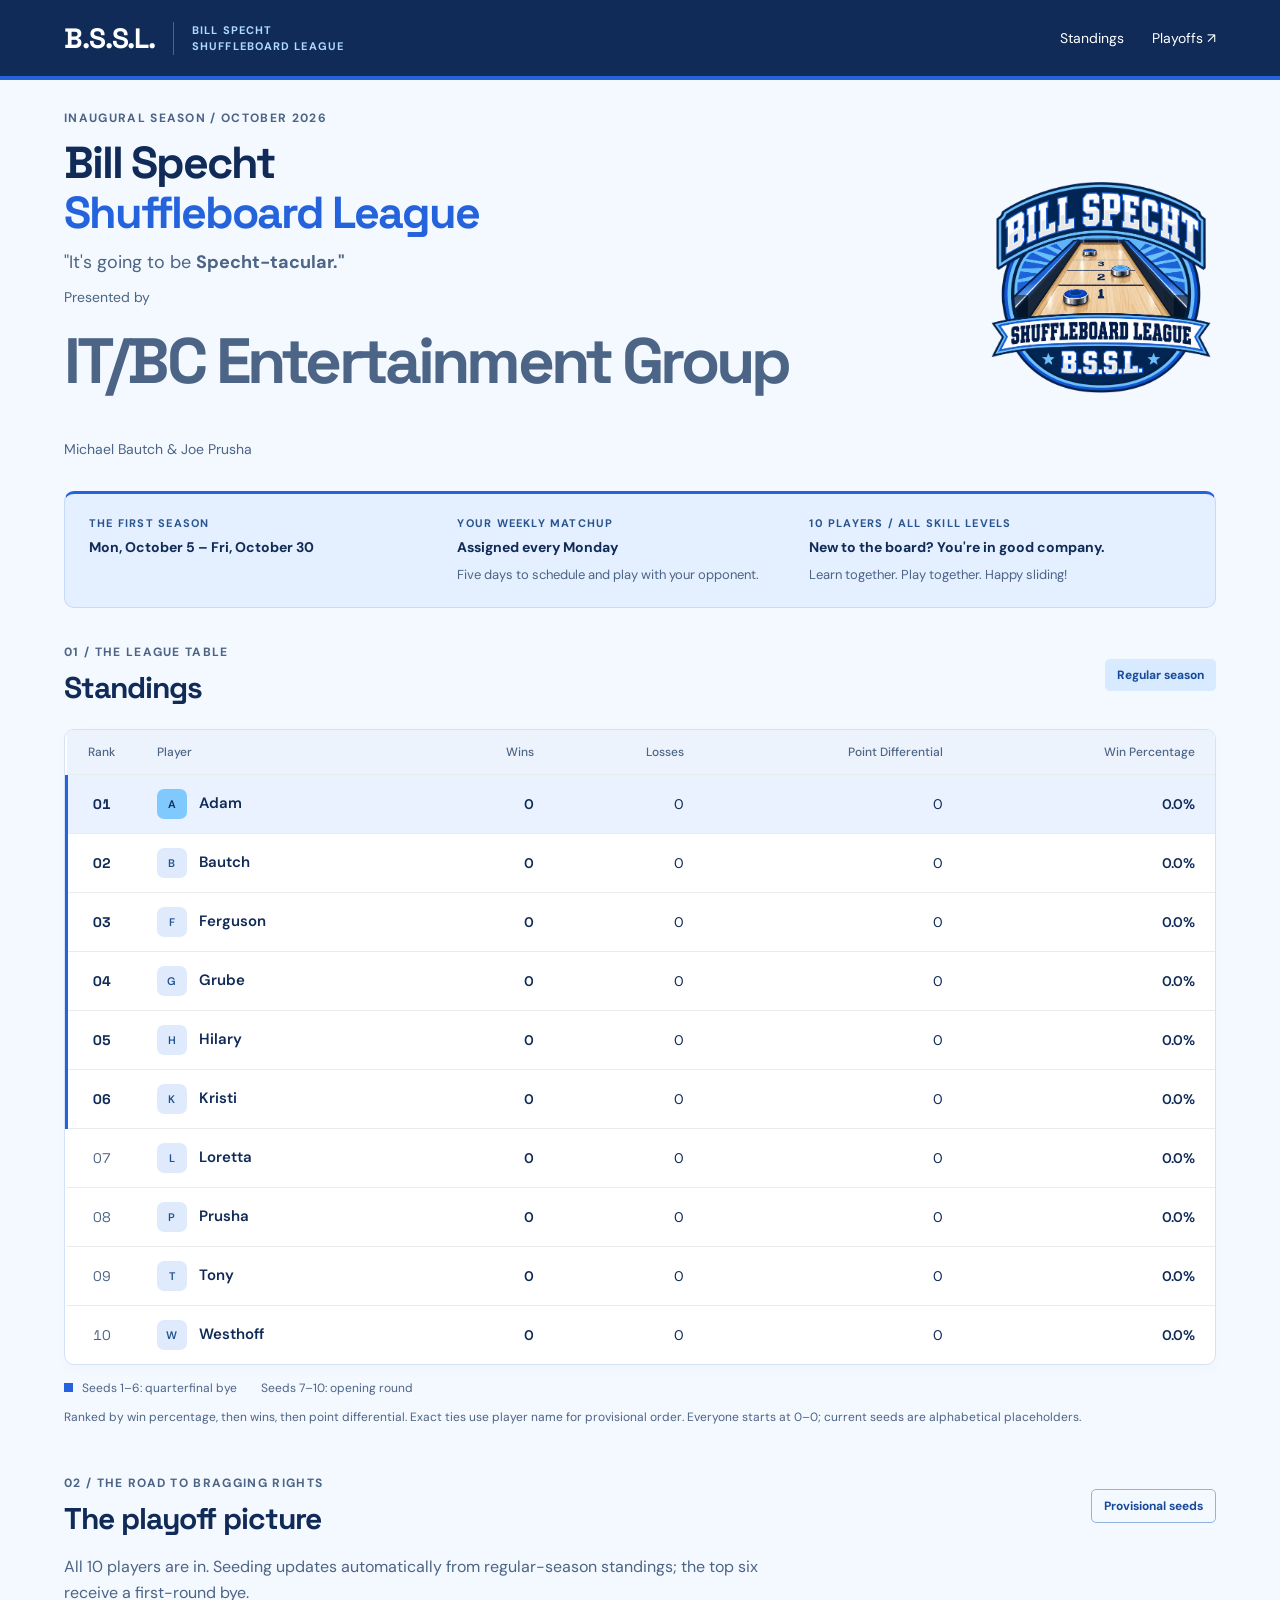
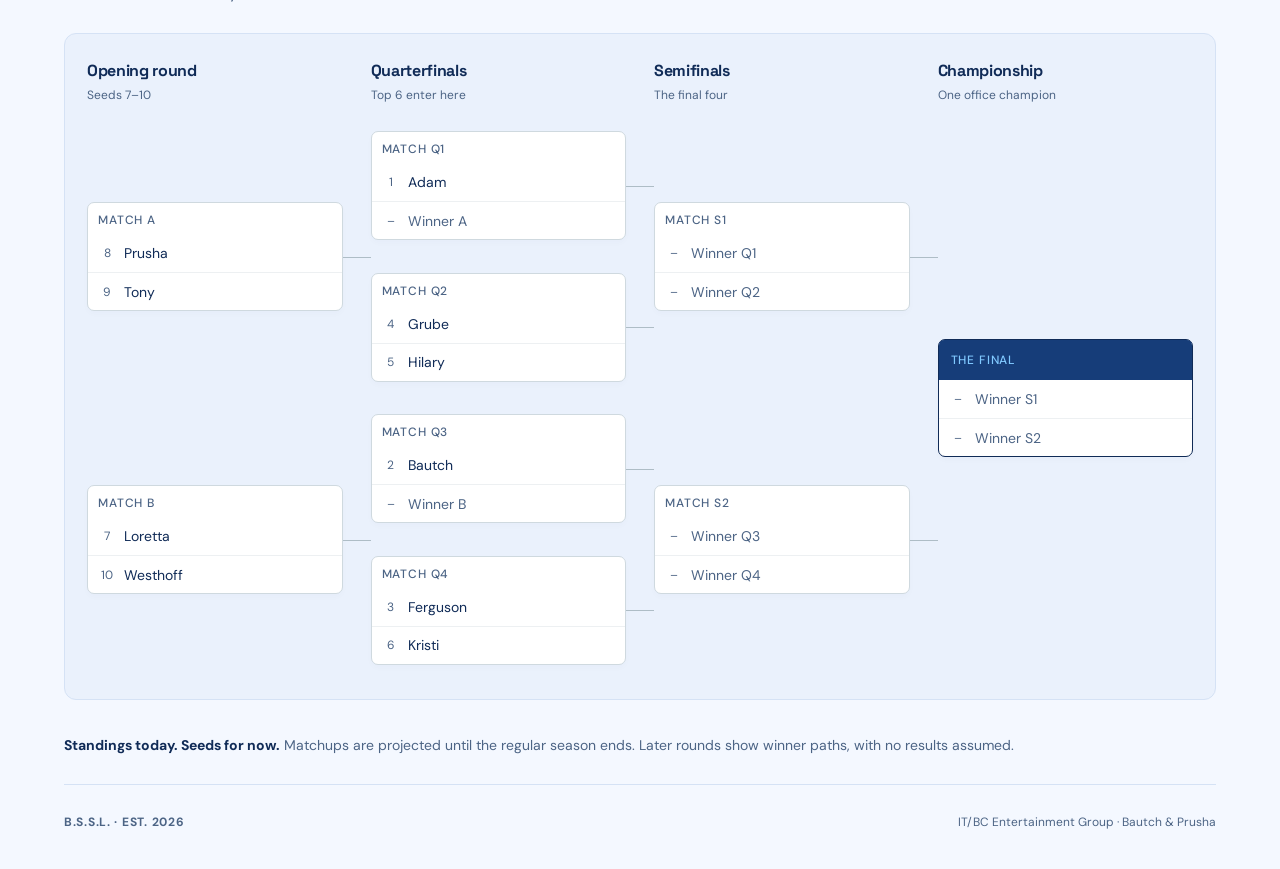
==== index.html @ 7c9b3753 "Add files via upload" ====
<!doctype html><html lang="en"><head><meta charset="utf-8"><meta name="viewport" content="width=device-width,initial-scale=1"><title>Bill Specht Shuffleboard League | B.S.S.L.</title><meta name="description" content="The inaugural Bill Specht Shuffleboard League, October 5–30, 2026. Presented by Bautch &amp; Prusha of IT/BC Entertainment Group. Standings and playoffs."><link rel="icon" href="data:image/svg+xml,%3Csvg xmlns='http://www.w3.org/2000/svg' viewBox='0 0 32 32'%3E%3Crect width='32' height='32' rx='8' fill='%23102b57'/%3E%3Ccircle cx='16' cy='16' r='10' fill='%2380c9ff'/%3E%3Ccircle cx='16' cy='16' r='6' fill='none' stroke='%23102b57' stroke-width='2'/%3E%3C/svg%3E"><link rel="stylesheet" href="style.css"><script src="teams.js" defer></script><script src="app.js" defer></script></head><body>
<header><a class="brand" href="#"><span class="brand-initials">B.S.S.L.</span><span class="brand-detail">BILL SPECHT<br>SHUFFLEBOARD LEAGUE</span></a><nav aria-label="Main navigation"><a href="#standings">Standings</a><a href="#playoffs">Playoffs ↗</a></nav></header><main><section class="intro"><div class="intro-copy"><p class="eyebrow">INAUGURAL SEASON / OCTOBER 2026</p><h1>Bill Specht<br><span>Shuffleboard League</span></h1><p class="tagline">"It's going to be <em>Specht-tacular."</em></p><p class="presented">Presented by <strong>IT/BC Entertainment Group</strong><br>Michael Bautch &amp; Joe Prusha</p></div><img class="league-logo" src="assets/bssl-logo.png" alt="Bill Specht Shuffleboard League badge featuring a shuffleboard table and blue pucks" width="1280" height="1280"></section>
<div class="season-strip" aria-label="Season details"><div><span class="eyebrow">THE FIRST SEASON</span><strong><time datetime="2026-10-05">Mon, October 5</time> – <time datetime="2026-10-30">Fri, October 30</time></strong></div><div><span class="eyebrow">YOUR WEEKLY MATCHUP</span><strong>Assigned every Monday</strong><span>Five days to schedule and play with your opponent.</span></div><div><span class="eyebrow">10 PLAYERS / ALL SKILL LEVELS</span><strong>New to the board? You're in good company.</strong><span>Learn together. Play together. Happy sliding!</span></div></div>
<section id="standings"><div class="heading"><div><p class="eyebrow">01 / THE LEAGUE TABLE</p><h2>Standings</h2></div><span class="badge">Regular season</span></div><div class="table-wrap" tabindex="0" role="region" aria-label="Standings; scroll horizontally on small screens"><table><caption class="sr-only">Standings for ten individual players</caption><thead><tr><th scope="col">Rank</th><th scope="col">Player</th><th scope="col">Wins</th><th scope="col">Losses</th><th scope="col">Point Differential</th><th scope="col">Win Percentage</th></tr></thead><tbody id="rows"></tbody></table></div><div class="legend"><span><i></i> Seeds 1–6: quarterfinal bye</span><span>Seeds 7–10: opening round</span></div><p class="fine">Ranked by win percentage, then wins, then point differential. Exact ties use player name for provisional order. Everyone starts at 0–0; current seeds are alphabetical placeholders.</p></section>
<section id="playoffs"><div class="heading"><div><p class="eyebrow">02 / THE ROAD TO BRAGGING RIGHTS</p><h2>The playoff picture</h2></div><span class="badge outline">Provisional seeds</span></div><p class="description">All 10 players are in. Seeding updates automatically from regular-season standings; the top six receive a first-round bye.</p><div class="bracket" id="bracket"></div><p class="note"><strong>Standings today. Seeds for now.</strong> Matchups are projected until the regular season ends. Later rounds show winner paths, with no results assumed.</p></section></main><footer><span>B.S.S.L. · EST. 2026</span><span>IT/BC Entertainment Group · Bautch &amp; Prusha</span></footer><noscript>Please enable JavaScript to view the standings and bracket.</noscript></body></html>
---- style.css ----
@import url('https://fonts.googleapis.com/css2?family=DM+Sans:wght@400;500;600;700&family=Space+Grotesk:wght@400;500;600;700&display=swap');
:root{--ink:#102b57;--muted:#4c6485;--line:#d5e2f5;--lime:#80c9ff}*{box-sizing:border-box}html{scroll-behavior:smooth;scroll-padding-top:24px}body{margin:0;background:#f4f8ff;color:var(--ink);font:16px 'DM Sans',sans-serif}header{background:var(--ink);color:white;display:flex;justify-content:space-between;align-items:center;gap:24px;padding:20px 5vw}.brand{display:flex;align-items:center;gap:10px;color:white;text-decoration:none;font-size:14px;letter-spacing:.06em;font-weight:700}.brand b{font-size:32px;color:var(--lime);line-height:1}.brand span{color:var(--lime)}nav{display:flex;gap:28px}nav a{color:white;font-size:14px;text-decoration:none}nav a:hover{color:var(--lime)}a:focus-visible,[tabindex]:focus-visible{outline:3px solid #2463dc;outline-offset:4px}main{max-width:1320px;margin:auto;padding:0 5vw}.intro{display:flex;justify-content:space-between;gap:30px;align-items:center;padding:45px 0;border-bottom:1px solid var(--line)}.eyebrow{font-size:12px;letter-spacing:.11em;font-weight:700;color:var(--muted);margin:0 0 12px}h1,h2,h3{font-family:'Space Grotesk',sans-serif}h1{font-size:clamp(38px,4.8vw,64px);letter-spacing:-.055em;line-height:1.04;margin:0}.intro p:not(.eyebrow){color:var(--muted);margin-bottom:0}.intro aside{min-width:230px;border-left:1px solid var(--line);padding-left:38px}.intro strong{display:flex;gap:16px;align-items:center;font-size:64px;font-family:'Space Grotesk',sans-serif;letter-spacing:-.06em}.intro small{font:500 14px/1.5 'DM Sans',sans-serif;letter-spacing:0}.intro aside p{font-size:14px;margin:0}section[id]{padding-top:36px}.heading{display:flex;justify-content:space-between;gap:20px;align-items:center;margin-bottom:22px}.heading .eyebrow{margin-bottom:8px}h2{font-size:30px;letter-spacing:-.035em;margin:0}.badge{padding:8px 12px;font-size:12px;font-weight:700;background:var(--lime);border-radius:5px;white-space:nowrap}.outline{background:none;border:1px solid #bdc8ce}.table-wrap{overflow:auto;background:white;border:1px solid var(--line);border-radius:10px}table{border-collapse:collapse;width:100%;text-align:right;white-space:nowrap}th,td{padding:14px 20px;border-bottom:1px solid #e8ecee;font-size:14px}thead th{font-size:12px;font-weight:500;color:var(--muted);background:#edf3fd}th:first-child,td:first-child{text-align:center;width:70px}th:nth-child(2){text-align:left}tbody tr:last-child>*{border-bottom:0}.team{font-size:15px;font-weight:600}.avatar{display:inline-flex;align-items:center;justify-content:center;width:30px;height:30px;margin-right:12px;border-radius:7px;background:#dfebfc;color:#225291;font-size:11px}.rank{font-family:'Space Grotesk',sans-serif;color:var(--muted)}.bye td:first-child{border-left:3px solid #2463dc}.bye .rank{font-weight:700;color:var(--ink)}tbody tr:first-child{background:#eaf2ff}tbody tr:first-child .avatar{background:var(--lime);color:var(--ink)}tbody tr:hover{background:#edf5ff}td{font-variant-numeric:tabular-nums}.wins,.pct{font-weight:600}.positive{color:#235ec0}.legend{display:flex;gap:24px;margin-top:15px;font-size:12px;color:var(--muted)}.legend i{display:inline-block;background:#2463dc;width:9px;height:9px;margin-right:6px}.fine{font-size:12px;color:var(--muted);line-height:1.6}.description{max-width:720px;color:var(--muted);line-height:1.6;margin:-6px 0 28px}.bracket{display:grid;grid-template-columns:repeat(4,minmax(0,1fr));gap:28px;border:1px solid var(--line);border-radius:12px;background:#eaf1fc;padding:26px 22px}.round h3{font-size:16px;margin:0 0 6px;letter-spacing:-.02em}.round-note{font-size:12px;color:var(--muted);margin:0 0 20px}.matches{height:550px;display:flex;flex-direction:column;justify-content:space-around;gap:16px}.match{position:relative;background:white;border:1px solid #cfd9df;border-radius:7px;box-shadow:0 3px 6px #102b5705}.match:after{content:'';position:absolute;top:50%;right:-29px;width:28px;border-top:1px solid #aebdc6}.round-3 .match:after{display:none}.match-label{font-size:12px;letter-spacing:.07em;color:var(--muted);font-weight:500;margin:0;padding:9px 10px 6px}.entrant{display:flex;align-items:center;gap:8px;padding:9px 10px;font-size:14px;min-height:38px}.entrant:last-child{border-top:1px solid #edf0f2}.seed{min-width:18px;text-align:center;font-size:12px;color:var(--muted)}.name{overflow-wrap:anywhere}.pending{color:var(--muted)}.round-3 .match{border-color:var(--ink)}.round-3 .match-label{background:var(--ink);color:var(--lime);border-radius:5px 5px 0 0;padding:12px}.note{border-bottom:1px solid var(--line);padding:20px 0 28px;font-size:14px;color:var(--muted);line-height:1.6}.note strong{color:var(--ink)}footer{max-width:1320px;margin:auto;padding:14px 5vw 36px;display:flex;justify-content:space-between;gap:15px;color:var(--muted);font-size:12px}footer span:first-child{letter-spacing:.06em;font-weight:700}.sr-only{position:absolute;width:1px;height:1px;overflow:hidden;clip:rect(0,0,0,0)}@media(max-width:1000px){.bracket{gap:18px;padding:20px 14px}.match:after{right:-19px;width:18px}.entrant{padding:8px 6px;gap:3px}th,td{padding:14px}.intro aside{min-width:200px;padding-left:25px}}@media(max-width:760px){header{flex-wrap:wrap;gap:16px}.brand{font-size:12px}.brand span{display:none}nav{gap:20px}.intro{padding:32px 0}.intro aside{display:none}h1{font-size:42px}h2{font-size:26px}table{min-width:670px}.bracket{grid-template-columns:repeat(2,minmax(0,1fr));gap:28px 18px}.matches{height:auto;justify-content:flex-start}.match:after{display:none}.entrant{font-size:14px;padding:10px;gap:6px}.legend{flex-wrap:wrap;gap:8px 18px}.heading{align-items:flex-end}footer{flex-wrap:wrap}}@media(max-width:440px){.bracket{grid-template-columns:1fr;padding:20px}.round{border-bottom:1px solid #ced9df;padding-bottom:22px}.round:last-child{border:0;padding-bottom:0}.entrant{font-size:15px}.heading{flex-wrap:wrap;gap:12px}h1{font-size:38px}nav{width:100%;justify-content:flex-end}}@media(prefers-reduced-motion:reduce){html{scroll-behavior:auto}}

/* B.S.S.L. league identity */
header{background:#102b57;border-bottom:4px solid #2463dc}.brand{gap:18px}.brand .brand-initials{font-family:'Space Grotesk',sans-serif;font-size:28px;color:white;letter-spacing:-.04em}.brand .brand-detail{display:block;color:#afd9ff;font-size:11px;line-height:1.5;letter-spacing:.1em;border-left:1px solid #4a658c;padding-left:18px}.intro{padding:30px 0;gap:28px;border-bottom:0}.intro-copy{min-width:0}.intro h1{font-size:clamp(32px,3.5vw,48px);line-height:1.12;letter-spacing:-.045em}.intro h1 span{color:#2463dc}.intro .tagline{font-size:18px;color:#284f87;margin:12px 0}.tagline em{font-style:normal;font-weight:700}.intro .presented{font-size:14px;line-height:1.65;color:#4c6485;margin:12px 0 0}.presented strong{font-weight:700}.league-logo{width:230px;height:230px;object-fit:contain;flex-shrink:0}.season-strip{display:grid;grid-template-columns:1.05fr 1fr 1.15fr;gap:20px;padding:22px 24px;background:#e4efff;border:1px solid #c7daf7;border-radius:10px;border-top:3px solid #2463dc}.season-strip>div{display:flex;flex-direction:column;gap:7px}.season-strip .eyebrow{margin:0;color:#28558e;font-size:11px}.season-strip strong{font-size:14px;line-height:1.5}.season-strip span:not(.eyebrow){font-size:13px;line-height:1.5;color:#4c6485}.badge{background:#d7eaff;color:#174a99}.badge.outline{background:transparent;border-color:#91b3e2}.round-3 .match-label{background:#163d79}.table-wrap{box-shadow:0 4px 16px #16428205}footer{line-height:1.6}
@media(max-width:760px){.league-logo{width:160px;height:160px}.intro{gap:16px}.intro h1{font-size:34px}.season-strip{grid-template-columns:1fr;gap:17px}.season-strip>div+div{border-top:1px solid #c7daf7;padding-top:15px}.brand .brand-initials{font-size:25px}.brand .brand-detail{font-size:10px}}
@media(max-width:480px){.intro{flex-direction:column-reverse;align-items:flex-start;gap:16px}.league-logo{width:145px;height:145px;align-self:center}.intro h1{font-size:34px}.intro .eyebrow{font-size:11px}.brand{gap:12px}.brand .brand-detail{padding-left:12px}header nav{justify-content:flex-start}.season-strip{padding:18px}}
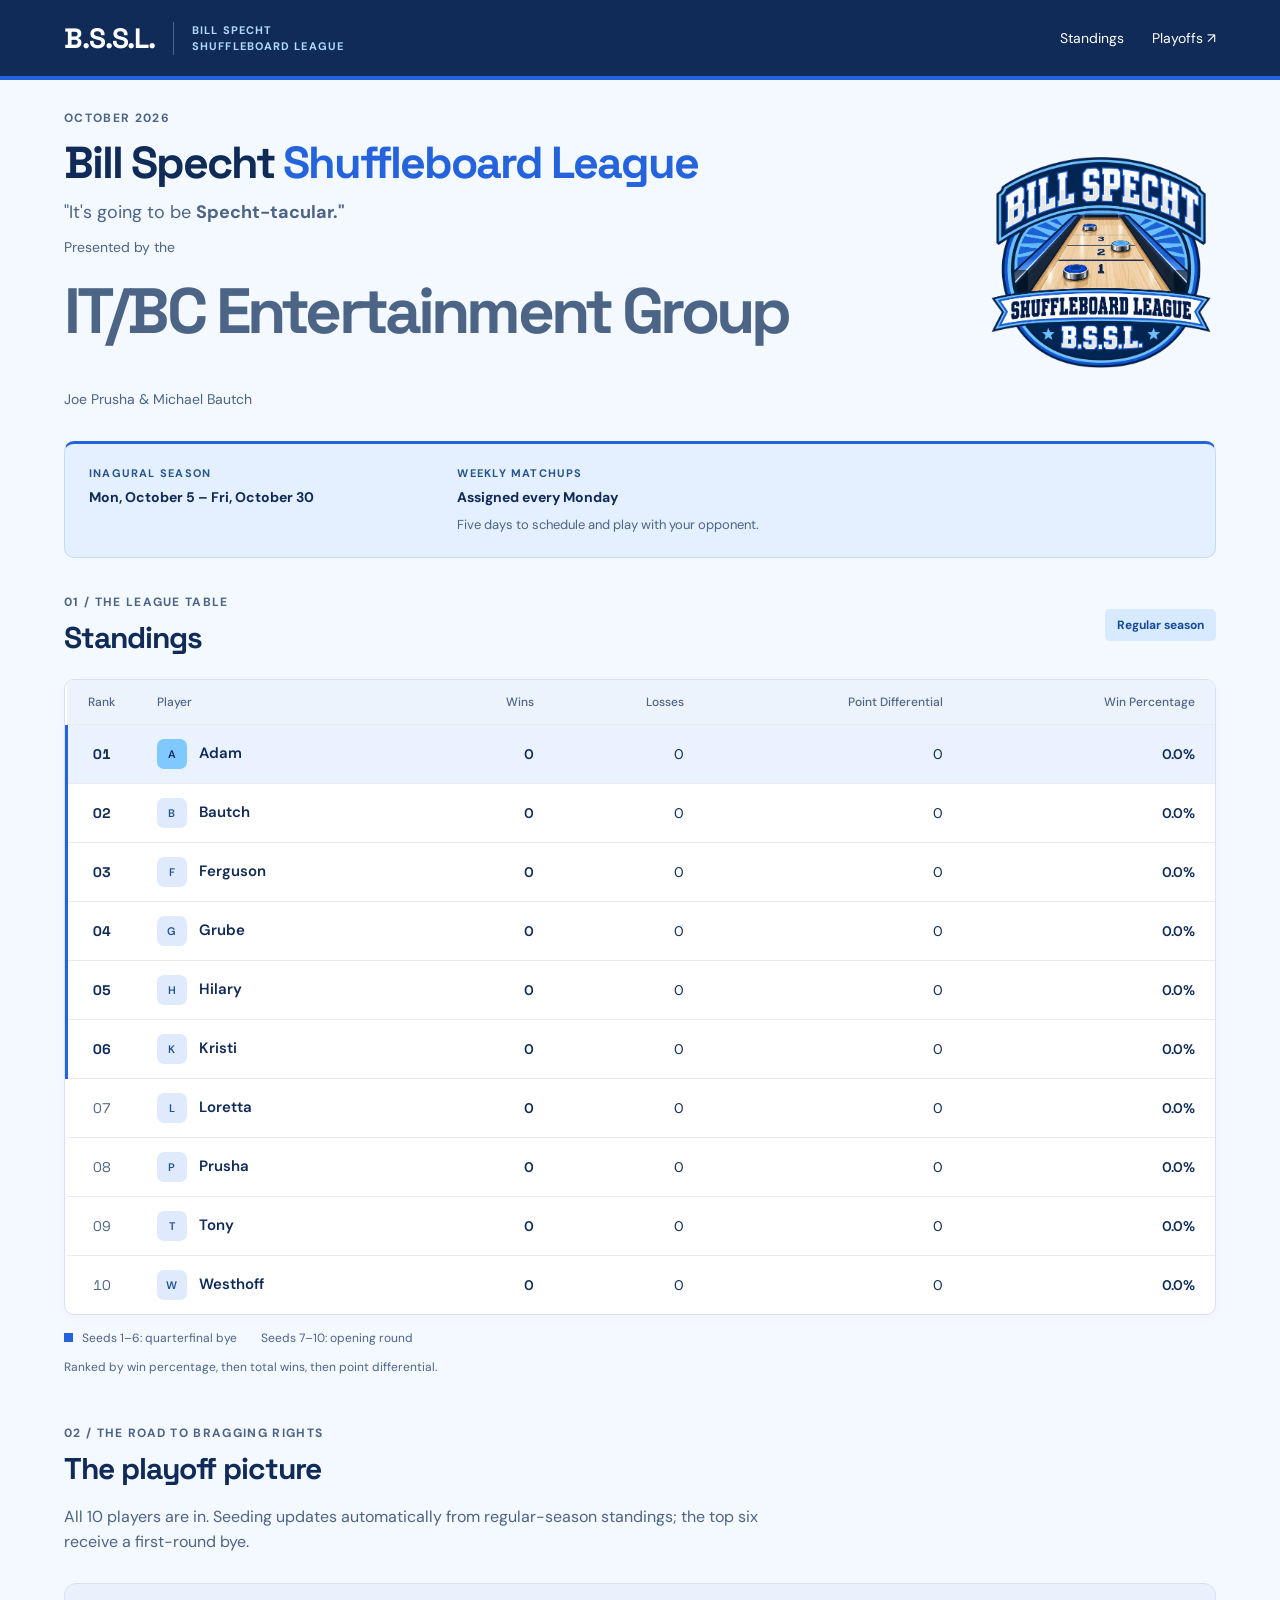
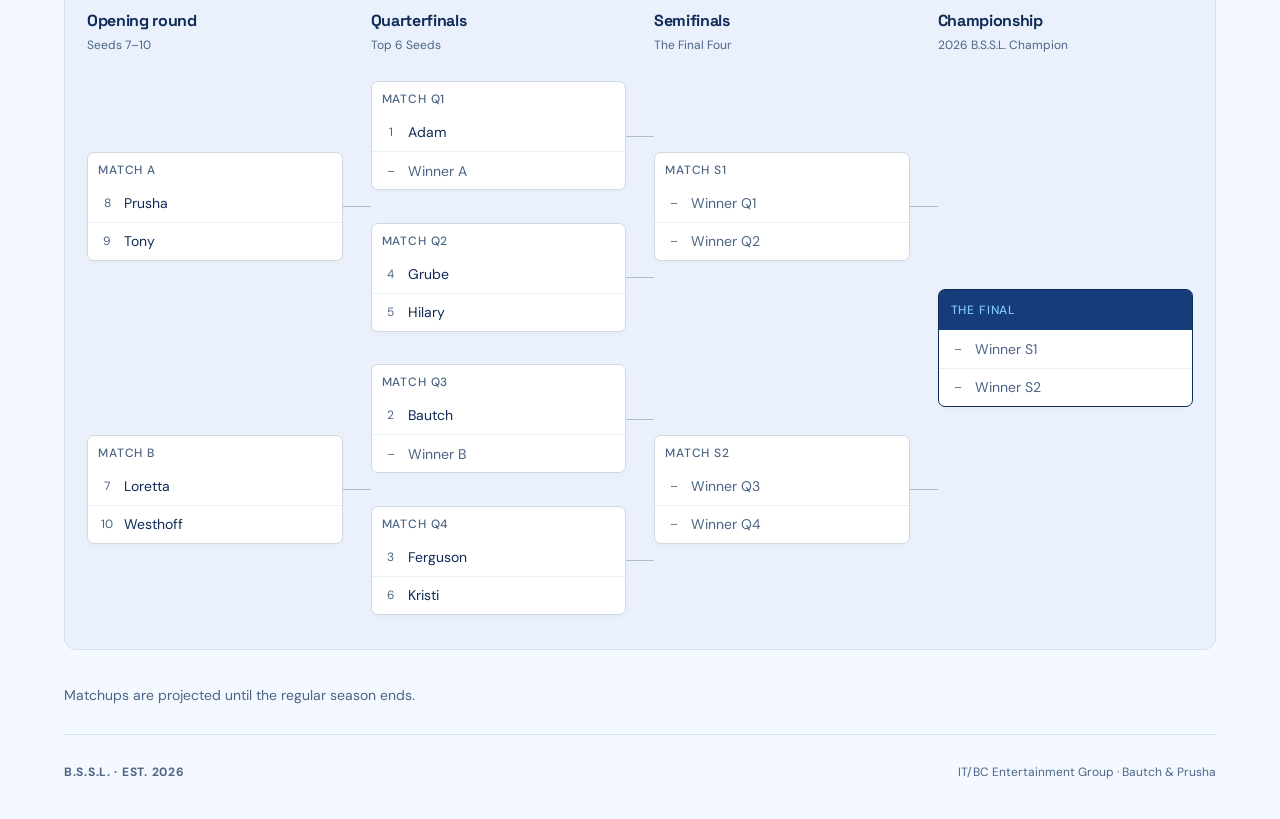
==== commit 8a895b68: "Add files via upload" ====
--- a/index.html
+++ b/index.html
@@ -1,5 +1,136 @@
-<!doctype html><html lang="en"><head><meta charset="utf-8"><meta name="viewport" content="width=device-width,initial-scale=1"><title>Bill Specht Shuffleboard League | B.S.S.L.</title><meta name="description" content="The inaugural Bill Specht Shuffleboard League, October 5–30, 2026. Presented by Bautch &amp; Prusha of IT/BC Entertainment Group. Standings and playoffs."><link rel="icon" href="data:image/svg+xml,%3Csvg xmlns='http://www.w3.org/2000/svg' viewBox='0 0 32 32'%3E%3Crect width='32' height='32' rx='8' fill='%23102b57'/%3E%3Ccircle cx='16' cy='16' r='10' fill='%2380c9ff'/%3E%3Ccircle cx='16' cy='16' r='6' fill='none' stroke='%23102b57' stroke-width='2'/%3E%3C/svg%3E"><link rel="stylesheet" href="style.css"><script src="teams.js" defer></script><script src="app.js" defer></script></head><body>
-<header><a class="brand" href="#"><span class="brand-initials">B.S.S.L.</span><span class="brand-detail">BILL SPECHT<br>SHUFFLEBOARD LEAGUE</span></a><nav aria-label="Main navigation"><a href="#standings">Standings</a><a href="#playoffs">Playoffs ↗</a></nav></header><main><section class="intro"><div class="intro-copy"><p class="eyebrow">INAUGURAL SEASON / OCTOBER 2026</p><h1>Bill Specht<br><span>Shuffleboard League</span></h1><p class="tagline">"It's going to be <em>Specht-tacular."</em></p><p class="presented">Presented by <strong>IT/BC Entertainment Group</strong><br>Michael Bautch &amp; Joe Prusha</p></div><img class="league-logo" src="assets/bssl-logo.png" alt="Bill Specht Shuffleboard League badge featuring a shuffleboard table and blue pucks" width="1280" height="1280"></section>
-<div class="season-strip" aria-label="Season details"><div><span class="eyebrow">THE FIRST SEASON</span><strong><time datetime="2026-10-05">Mon, October 5</time> – <time datetime="2026-10-30">Fri, October 30</time></strong></div><div><span class="eyebrow">YOUR WEEKLY MATCHUP</span><strong>Assigned every Monday</strong><span>Five days to schedule and play with your opponent.</span></div><div><span class="eyebrow">10 PLAYERS / ALL SKILL LEVELS</span><strong>New to the board? You're in good company.</strong><span>Learn together. Play together. Happy sliding!</span></div></div>
-<section id="standings"><div class="heading"><div><p class="eyebrow">01 / THE LEAGUE TABLE</p><h2>Standings</h2></div><span class="badge">Regular season</span></div><div class="table-wrap" tabindex="0" role="region" aria-label="Standings; scroll horizontally on small screens"><table><caption class="sr-only">Standings for ten individual players</caption><thead><tr><th scope="col">Rank</th><th scope="col">Player</th><th scope="col">Wins</th><th scope="col">Losses</th><th scope="col">Point Differential</th><th scope="col">Win Percentage</th></tr></thead><tbody id="rows"></tbody></table></div><div class="legend"><span><i></i> Seeds 1–6: quarterfinal bye</span><span>Seeds 7–10: opening round</span></div><p class="fine">Ranked by win percentage, then wins, then point differential. Exact ties use player name for provisional order. Everyone starts at 0–0; current seeds are alphabetical placeholders.</p></section>
-<section id="playoffs"><div class="heading"><div><p class="eyebrow">02 / THE ROAD TO BRAGGING RIGHTS</p><h2>The playoff picture</h2></div><span class="badge outline">Provisional seeds</span></div><p class="description">All 10 players are in. Seeding updates automatically from regular-season standings; the top six receive a first-round bye.</p><div class="bracket" id="bracket"></div><p class="note"><strong>Standings today. Seeds for now.</strong> Matchups are projected until the regular season ends. Later rounds show winner paths, with no results assumed.</p></section></main><footer><span>B.S.S.L. · EST. 2026</span><span>IT/BC Entertainment Group · Bautch &amp; Prusha</span></footer><noscript>Please enable JavaScript to view the standings and bracket.</noscript></body></html>
+<!doctype html>
+
+<html lang="en"><head><meta charset="utf-8"><meta name="viewport" content="width=device-width,initial-scale=1">
+	
+	<title>Bill Specht Shuffleboard League | B.S.S.L.</title>
+	
+	<meta name="description" content="The inaugural Bill Specht Shuffleboard League, October 5–30, 2026. Presented by Bautch &amp; Prusha of IT/BC Entertainment Group. Standings and playoffs.">
+	
+	<link rel="icon" href="data:image/svg+xml,%3Csvg xmlns='http://www.w3.org/2000/svg' viewBox='0 0 32 32'%3E%3Crect width='32' height='32' rx='8' fill='%23102b57'/%3E%3Ccircle cx='16' cy='16' r='10' fill='%2380c9ff'/%3E%3Ccircle cx='16' cy='16' r='6' fill='none' stroke='%23102b57' stroke-width='2'/%3E%3C/svg%3E">
+	
+	<link rel="stylesheet" href="style.css"><script src="teams.js" defer></script>
+	
+	<script src="app.js" defer></script>
+	
+	</head>
+	
+	<body>
+		
+		<header><a class="brand" href="#"><span class="brand-initials">B.S.S.L.</span><span class="brand-detail">BILL SPECHT<br>SHUFFLEBOARD LEAGUE</span></a>
+	
+	<nav aria-label="Main navigation">
+		
+		<a href="#standings">Standings</a>
+		<a href="#playoffs">Playoffs ↗</a>
+	
+	</nav>
+		
+		</header>
+		
+		
+		<main>
+			
+			<section class="intro">
+				
+				<div class="intro-copy">
+					<p class="eyebrow">OCTOBER 2026</p>
+					
+					<h1>Bill Specht <span>Shuffleboard League</span></h1>
+					
+					<p class="tagline">"It's going to be <em>Specht-tacular."</em></p>
+					
+					<p class="presented">Presented by the <strong>IT/BC Entertainment Group</strong><br>Joe Prusha &amp; Michael Bautch</p>
+				
+				</div>
+				
+				<img class="league-logo" src="assets/bssl-logo.png" alt="Bill Specht Shuffleboard League badge featuring a shuffleboard table and blue pucks" width="1280" height="1280">
+			
+			</section>
+			
+			<div class="season-strip" aria-label="Season details">
+				<div><span class="eyebrow">INAGURAL SEASON</span><strong><time datetime="2026-10-05">Mon, October 5</time> – <time datetime="2026-10-30">Fri, October 30</time></strong></div>
+				
+				<div><span class="eyebrow">WEEKLY MATCHUPS</span><strong>Assigned every Monday</strong><span>Five days to schedule and play with your opponent.</span></div>
+				
+				<!--<div><span class="eyebrow">10 PLAYERS / ALL SKILL LEVELS</span><strong>New to the board? You're in good company.</strong><span>Learn together. Play together. Happy sliding!</span></div>-->
+			
+			</div>
+			
+			<section id="standings">
+				
+				<div class="heading">
+					
+					<div>					
+					<p class="eyebrow">01 / THE LEAGUE TABLE</p>
+					
+					<h2>Standings</h2>
+					</div>
+					
+					<span class="badge">Regular season</span>
+				</div>
+				
+				<div class="table-wrap" tabindex="0" role="region" aria-label="Standings; scroll horizontally on small screens">
+					
+					<table>
+						<caption class="sr-only">Standings for ten individual players</caption>
+						
+						<thead>
+							<tr>
+								<th scope="col">Rank</th>
+								<th scope="col">Player</th>
+								<th scope="col">Wins</th>
+								<th scope="col">Losses</th>
+								<th scope="col">Point Differential</th>
+								<th scope="col">Win Percentage</th>
+							</tr>
+						</thead>
+						
+						<tbody id="rows"></tbody>
+					</table>
+				
+				</div>
+				
+				<div class="legend">
+					<span><i></i> Seeds 1–6: quarterfinal bye</span>
+					<span>Seeds 7–10: opening round</span>
+				</div>
+				
+				<p class="fine">Ranked by win percentage, then total wins, then point differential.</p>
+			</section>
+			
+			<section id="playoffs">
+				
+				<div class="heading"><div>
+					<p class="eyebrow">02 / THE ROAD TO BRAGGING RIGHTS</p>
+					
+					<h2>The playoff picture</h2></div>
+					
+					<!--<span class="badge outline">Provisional seeds</span>-->
+				
+				</div>
+				
+				<p class="description">All 10 players are in. Seeding updates automatically from regular-season standings; the top six receive a first-round bye.</p>
+				
+				<div class="bracket" id="bracket"></div>
+				
+				<p class="note">Matchups are projected until the regular season ends.</p>
+			
+			</section>
+		
+		</main>
+		
+		
+		<footer>
+			
+			<span>B.S.S.L. · EST. 2026</span>
+			<span>IT/BC Entertainment Group · Bautch &amp; Prusha</span>
+		
+		</footer>
+		
+		<noscript>Please enable JavaScript to view the standings and bracket.
+		
+		</noscript>
+	
+	</body>
+
+</html>
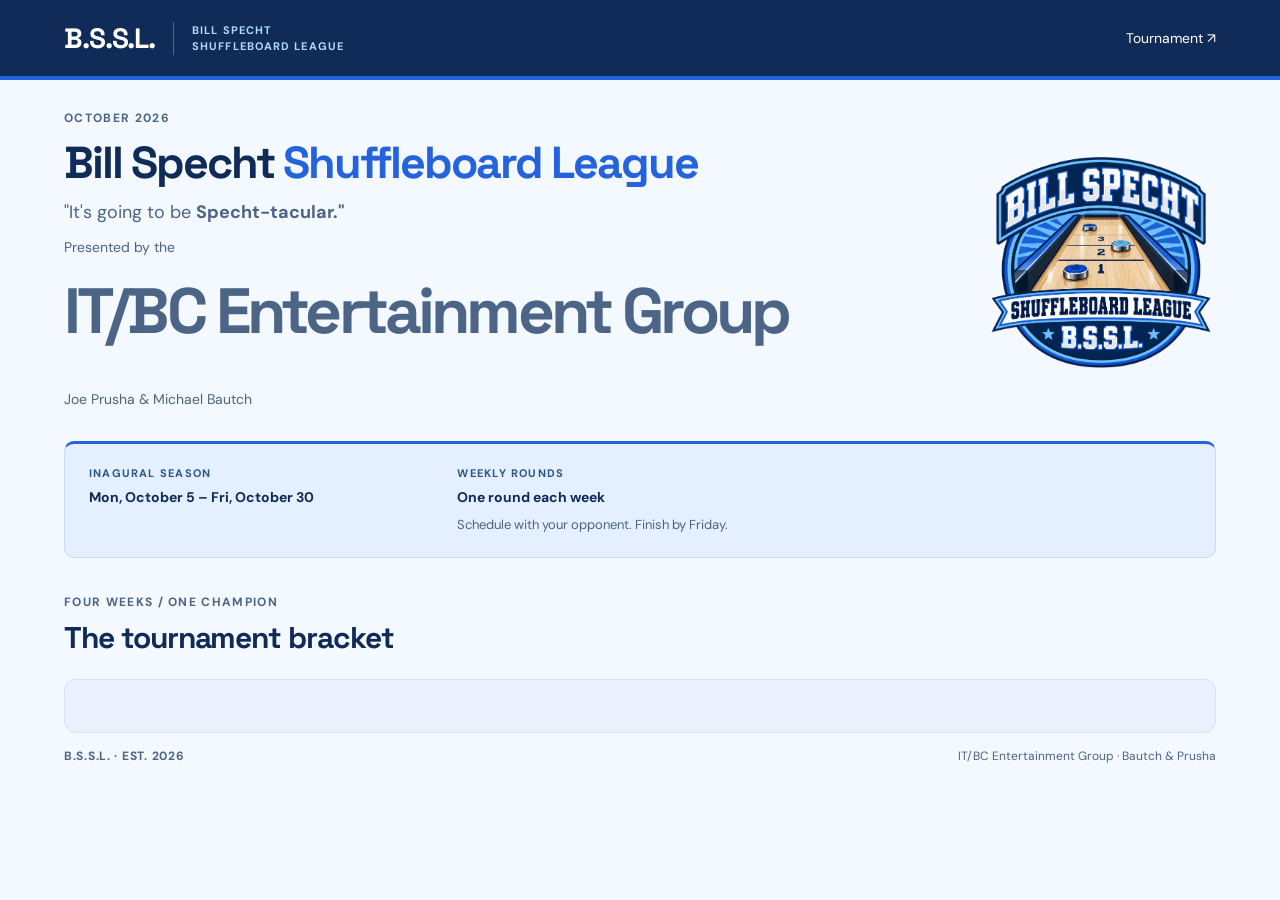
==== commit 97c19393: "Update index.html" ====
--- a/index.html
+++ b/index.html
@@ -4,11 +4,11 @@
 	
 	<title>Bill Specht Shuffleboard League | B.S.S.L.</title>
 	
-	<meta name="description" content="The inaugural Bill Specht Shuffleboard League, October 5–30, 2026. Presented by Bautch &amp; Prusha of IT/BC Entertainment Group. Standings and playoffs.">
+	<meta name="description" content="The inaugural Bill Specht Shuffleboard League, October 5–30, 2026. Presented by Bautch &amp; Prusha of IT/BC Entertainment Group. Four-week single-elimination tournament.">
 	
 	<link rel="icon" href="data:image/svg+xml,%3Csvg xmlns='http://www.w3.org/2000/svg' viewBox='0 0 32 32'%3E%3Crect width='32' height='32' rx='8' fill='%23102b57'/%3E%3Ccircle cx='16' cy='16' r='10' fill='%2380c9ff'/%3E%3Ccircle cx='16' cy='16' r='6' fill='none' stroke='%23102b57' stroke-width='2'/%3E%3C/svg%3E">
 	
-	<link rel="stylesheet" href="style.css"><script src="teams.js" defer></script>
+	<link rel="stylesheet" href="style.css">
 	
 	<script src="app.js" defer></script>
 	
@@ -20,8 +20,8 @@
 	
 	<nav aria-label="Main navigation">
 		
-		<a href="#standings">Standings</a>
-		<a href="#playoffs">Playoffs ↗</a>
+		
+		<a href="#playoffs">Tournament ↗</a>
 	
 	</nav>
 		
@@ -50,70 +50,30 @@
 			<div class="season-strip" aria-label="Season details">
 				<div><span class="eyebrow">INAGURAL SEASON</span><strong><time datetime="2026-10-05">Mon, October 5</time> – <time datetime="2026-10-30">Fri, October 30</time></strong></div>
 				
-				<div><span class="eyebrow">WEEKLY MATCHUPS</span><strong>Assigned every Monday</strong><span>Five days to schedule and play with your opponent.</span></div>
+				<div><span class="eyebrow">WEEKLY ROUNDS</span><strong>One round each week</strong><span>Schedule with your opponent. Finish by Friday.</span></div>
 				
-				<!--<div><span class="eyebrow">10 PLAYERS / ALL SKILL LEVELS</span><strong>New to the board? You're in good company.</strong><span>Learn together. Play together. Happy sliding!</span></div>-->
+				<!--<div><span class="eyebrow">16 PLAYERS / ALL SKILL LEVELS</span><strong>New to the board? You're in good company.</strong><span>Learn together. Play together. Happy sliding!</span></div>-->
 			
 			</div>
 			
-			<section id="standings">
-				
-				<div class="heading">
-					
-					<div>					
-					<p class="eyebrow">01 / THE LEAGUE TABLE</p>
-					
-					<h2>Standings</h2>
-					</div>
-					
-					<span class="badge">Regular season</span>
-				</div>
-				
-				<div class="table-wrap" tabindex="0" role="region" aria-label="Standings; scroll horizontally on small screens">
-					
-					<table>
-						<caption class="sr-only">Standings for ten individual players</caption>
-						
-						<thead>
-							<tr>
-								<th scope="col">Rank</th>
-								<th scope="col">Player</th>
-								<th scope="col">Wins</th>
-								<th scope="col">Losses</th>
-								<th scope="col">Point Differential</th>
-								<th scope="col">Win Percentage</th>
-							</tr>
-						</thead>
-						
-						<tbody id="rows"></tbody>
-					</table>
-				
-				</div>
-				
-				<div class="legend">
-					<span><i></i> Seeds 1–6: quarterfinal bye</span>
-					<span>Seeds 7–10: opening round</span>
-				</div>
-				
-				<p class="fine">Ranked by win percentage, then total wins, then point differential.</p>
-			</section>
+			
 			
 			<section id="playoffs">
 				
 				<div class="heading"><div>
-					<p class="eyebrow">02 / THE ROAD TO BRAGGING RIGHTS</p>
+					<p class="eyebrow">FOUR WEEKS / ONE CHAMPION</p>
 					
-					<h2>The playoff picture</h2></div>
+					<h2>The tournament bracket</h2></div>
 					
 					<!--<span class="badge outline">Provisional seeds</span>-->
 				
 				</div>
 				
-				<p class="description">All 10 players are in. Seeding updates automatically from regular-season standings; the top six receive a first-round bye.</p>
+				<!--<p class="description">16 players. Single elimination. One round each week. Schedule your match with your opponent and finish by Friday; the winner advances to the next round.</p>-->
 				
 				<div class="bracket" id="bracket"></div>
 				
-				<p class="note">Matchups are projected until the regular season ends.</p>
+				<!--<p class="note">Opening matchups are a fixed random draw, with Adam versus Prusha locked in. No standings, seeding, or byes. The championship takes place October 26–30.</p>-->
 			
 			</section>
 		
@@ -127,7 +87,7 @@
 		
 		</footer>
 		
-		<noscript>Please enable JavaScript to view the standings and bracket.
+		<noscript>Please enable JavaScript to view the tournament bracket.
 		
 		</noscript>
 	
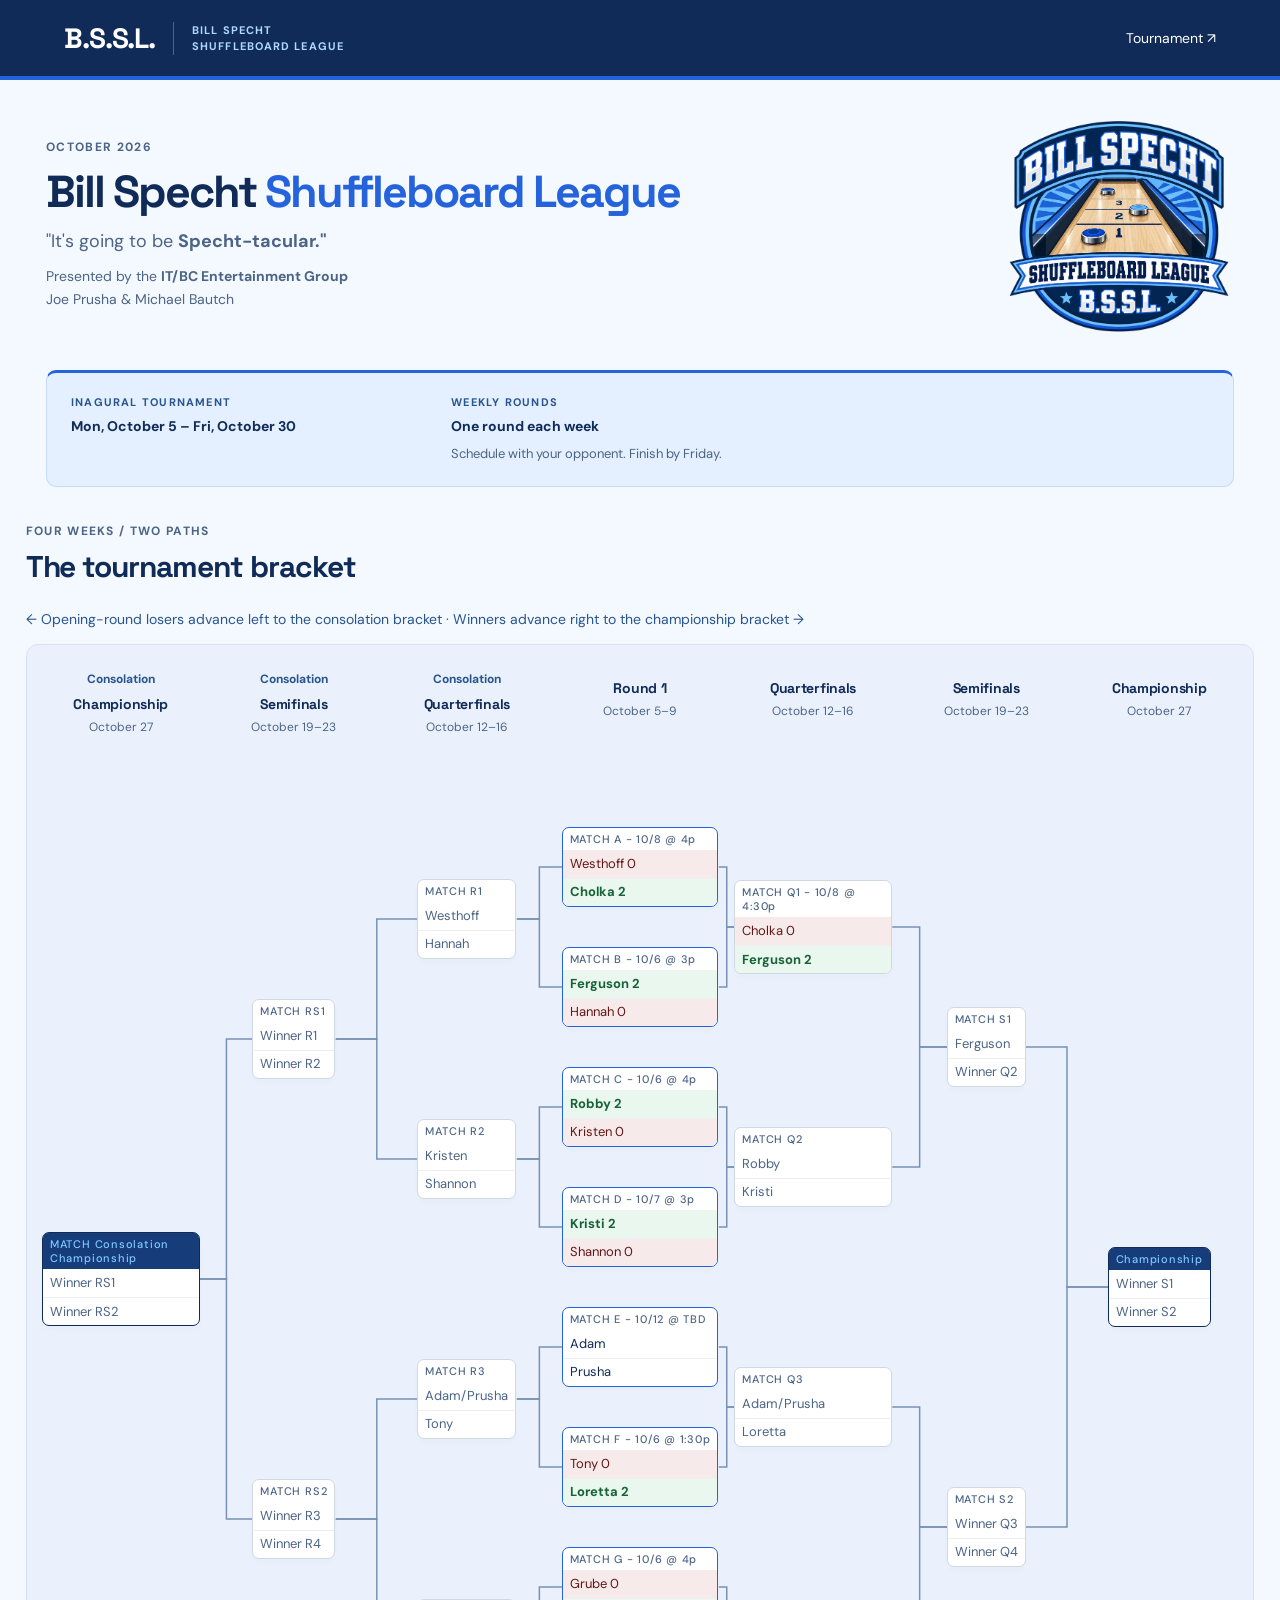
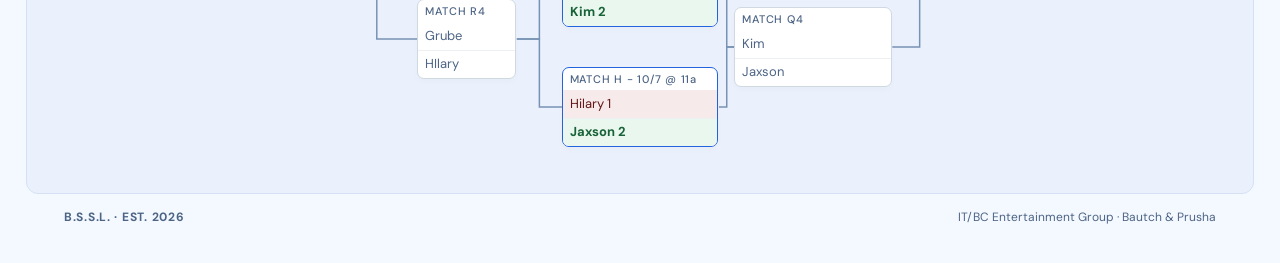
==== commit a6d45f94: "Add files via upload" ====
--- a/index.html
+++ b/index.html
@@ -48,7 +48,7 @@
 			</section>
 			
 			<div class="season-strip" aria-label="Season details">
-				<div><span class="eyebrow">INAGURAL SEASON</span><strong><time datetime="2026-10-05">Mon, October 5</time> – <time datetime="2026-10-30">Fri, October 30</time></strong></div>
+				<div><span class="eyebrow">INAGURAL TOURNAMENT</span><strong><time datetime="2026-10-05">Mon, October 5</time> – <time datetime="2026-10-30">Fri, October 30</time></strong></div>
 				
 				<div><span class="eyebrow">WEEKLY ROUNDS</span><strong>One round each week</strong><span>Schedule with your opponent. Finish by Friday.</span></div>
 				
@@ -61,23 +61,19 @@
 			<section id="playoffs">
 				
 				<div class="heading"><div>
-					<p class="eyebrow">FOUR WEEKS / ONE CHAMPION</p>
+					<p class="eyebrow">FOUR WEEKS / TWO PATHS</p>
 					
 					<h2>The tournament bracket</h2></div>
-					
-					<!--<span class="badge outline">Provisional seeds</span>-->
-				
+									
 				</div>
-				
-				<!--<p class="description">16 players. Single elimination. One round each week. Schedule your match with your opponent and finish by Friday; the winner advances to the next round.</p>-->
-				
-				<div class="bracket" id="bracket"></div>
-				
-				<!--<p class="note">Opening matchups are a fixed random draw, with Adam versus Prusha locked in. No standings, seeding, or byes. The championship takes place October 26–30.</p>-->
-			
+								
+				<p class="bracket-directions">← Opening-round losers advance left to the consolation bracket · Winners advance right to the championship bracket →</p>
+<div class="bracket combined-bracket" id="bracket" tabindex="0" role="region" aria-label="Combined tournament bracket. Opening matches in the center; scroll left for proposed consolation and right for main tournament."></div>
+						
 			</section>
 		
-		</main>
+		
+</main>
 		
 		
 		<footer>
--- a/style.css
+++ b/style.css
@@ -1,7 +1,189 @@
 @import url('https://fonts.googleapis.com/css2?family=DM+Sans:wght@400;500;600;700&family=Space+Grotesk:wght@400;500;600;700&display=swap');
-:root{--ink:#102b57;--muted:#4c6485;--line:#d5e2f5;--lime:#80c9ff}*{box-sizing:border-box}html{scroll-behavior:smooth;scroll-padding-top:24px}body{margin:0;background:#f4f8ff;color:var(--ink);font:16px 'DM Sans',sans-serif}header{background:var(--ink);color:white;display:flex;justify-content:space-between;align-items:center;gap:24px;padding:20px 5vw}.brand{display:flex;align-items:center;gap:10px;color:white;text-decoration:none;font-size:14px;letter-spacing:.06em;font-weight:700}.brand b{font-size:32px;color:var(--lime);line-height:1}.brand span{color:var(--lime)}nav{display:flex;gap:28px}nav a{color:white;font-size:14px;text-decoration:none}nav a:hover{color:var(--lime)}a:focus-visible,[tabindex]:focus-visible{outline:3px solid #2463dc;outline-offset:4px}main{max-width:1320px;margin:auto;padding:0 5vw}.intro{display:flex;justify-content:space-between;gap:30px;align-items:center;padding:45px 0;border-bottom:1px solid var(--line)}.eyebrow{font-size:12px;letter-spacing:.11em;font-weight:700;color:var(--muted);margin:0 0 12px}h1,h2,h3{font-family:'Space Grotesk',sans-serif}h1{font-size:clamp(38px,4.8vw,64px);letter-spacing:-.055em;line-height:1.04;margin:0}.intro p:not(.eyebrow){color:var(--muted);margin-bottom:0}.intro aside{min-width:230px;border-left:1px solid var(--line);padding-left:38px}.intro strong{display:flex;gap:16px;align-items:center;font-size:64px;font-family:'Space Grotesk',sans-serif;letter-spacing:-.06em}.intro small{font:500 14px/1.5 'DM Sans',sans-serif;letter-spacing:0}.intro aside p{font-size:14px;margin:0}section[id]{padding-top:36px}.heading{display:flex;justify-content:space-between;gap:20px;align-items:center;margin-bottom:22px}.heading .eyebrow{margin-bottom:8px}h2{font-size:30px;letter-spacing:-.035em;margin:0}.badge{padding:8px 12px;font-size:12px;font-weight:700;background:var(--lime);border-radius:5px;white-space:nowrap}.outline{background:none;border:1px solid #bdc8ce}.table-wrap{overflow:auto;background:white;border:1px solid var(--line);border-radius:10px}table{border-collapse:collapse;width:100%;text-align:right;white-space:nowrap}th,td{padding:14px 20px;border-bottom:1px solid #e8ecee;font-size:14px}thead th{font-size:12px;font-weight:500;color:var(--muted);background:#edf3fd}th:first-child,td:first-child{text-align:center;width:70px}th:nth-child(2){text-align:left}tbody tr:last-child>*{border-bottom:0}.team{font-size:15px;font-weight:600}.avatar{display:inline-flex;align-items:center;justify-content:center;width:30px;height:30px;margin-right:12px;border-radius:7px;background:#dfebfc;color:#225291;font-size:11px}.rank{font-family:'Space Grotesk',sans-serif;color:var(--muted)}.bye td:first-child{border-left:3px solid #2463dc}.bye .rank{font-weight:700;color:var(--ink)}tbody tr:first-child{background:#eaf2ff}tbody tr:first-child .avatar{background:var(--lime);color:var(--ink)}tbody tr:hover{background:#edf5ff}td{font-variant-numeric:tabular-nums}.wins,.pct{font-weight:600}.positive{color:#235ec0}.legend{display:flex;gap:24px;margin-top:15px;font-size:12px;color:var(--muted)}.legend i{display:inline-block;background:#2463dc;width:9px;height:9px;margin-right:6px}.fine{font-size:12px;color:var(--muted);line-height:1.6}.description{max-width:720px;color:var(--muted);line-height:1.6;margin:-6px 0 28px}.bracket{display:grid;grid-template-columns:repeat(4,minmax(0,1fr));gap:28px;border:1px solid var(--line);border-radius:12px;background:#eaf1fc;padding:26px 22px}.round h3{font-size:16px;margin:0 0 6px;letter-spacing:-.02em}.round-note{font-size:12px;color:var(--muted);margin:0 0 20px}.matches{height:550px;display:flex;flex-direction:column;justify-content:space-around;gap:16px}.match{position:relative;background:white;border:1px solid #cfd9df;border-radius:7px;box-shadow:0 3px 6px #102b5705}.match:after{content:'';position:absolute;top:50%;right:-29px;width:28px;border-top:1px solid #aebdc6}.round-3 .match:after{display:none}.match-label{font-size:12px;letter-spacing:.07em;color:var(--muted);font-weight:500;margin:0;padding:9px 10px 6px}.entrant{display:flex;align-items:center;gap:8px;padding:9px 10px;font-size:14px;min-height:38px}.entrant:last-child{border-top:1px solid #edf0f2}.seed{min-width:18px;text-align:center;font-size:12px;color:var(--muted)}.name{overflow-wrap:anywhere}.pending{color:var(--muted)}.round-3 .match{border-color:var(--ink)}.round-3 .match-label{background:var(--ink);color:var(--lime);border-radius:5px 5px 0 0;padding:12px}.note{border-bottom:1px solid var(--line);padding:20px 0 28px;font-size:14px;color:var(--muted);line-height:1.6}.note strong{color:var(--ink)}footer{max-width:1320px;margin:auto;padding:14px 5vw 36px;display:flex;justify-content:space-between;gap:15px;color:var(--muted);font-size:12px}footer span:first-child{letter-spacing:.06em;font-weight:700}.sr-only{position:absolute;width:1px;height:1px;overflow:hidden;clip:rect(0,0,0,0)}@media(max-width:1000px){.bracket{gap:18px;padding:20px 14px}.match:after{right:-19px;width:18px}.entrant{padding:8px 6px;gap:3px}th,td{padding:14px}.intro aside{min-width:200px;padding-left:25px}}@media(max-width:760px){header{flex-wrap:wrap;gap:16px}.brand{font-size:12px}.brand span{display:none}nav{gap:20px}.intro{padding:32px 0}.intro aside{display:none}h1{font-size:42px}h2{font-size:26px}table{min-width:670px}.bracket{grid-template-columns:repeat(2,minmax(0,1fr));gap:28px 18px}.matches{height:auto;justify-content:flex-start}.match:after{display:none}.entrant{font-size:14px;padding:10px;gap:6px}.legend{flex-wrap:wrap;gap:8px 18px}.heading{align-items:flex-end}footer{flex-wrap:wrap}}@media(max-width:440px){.bracket{grid-template-columns:1fr;padding:20px}.round{border-bottom:1px solid #ced9df;padding-bottom:22px}.round:last-child{border:0;padding-bottom:0}.entrant{font-size:15px}.heading{flex-wrap:wrap;gap:12px}h1{font-size:38px}nav{width:100%;justify-content:flex-end}}@media(prefers-reduced-motion:reduce){html{scroll-behavior:auto}}
+:root{--ink:#102b57;--muted:#4c6485;--line:#d5e2f5;--lime:#80c9ff}*{box-sizing:border-box}html{scroll-behavior:smooth;scroll-padding-top:24px}body{margin:0;background:#f4f8ff;color:var(--ink);font:16px 'DM Sans',sans-serif}header{background:var(--ink);color:white;display:flex;justify-content:space-between;align-items:center;gap:24px;padding:20px 5vw}.brand{display:flex;align-items:center;gap:10px;color:white;text-decoration:none;font-size:14px;letter-spacing:.06em;font-weight:700}.brand b{font-size:32px;color:var(--lime);line-height:1}.brand span{color:var(--lime)}nav{display:flex;gap:28px}nav a{color:white;font-size:14px;text-decoration:none}nav a:hover{color:var(--lime)}a:focus-visible,[tabindex]:focus-visible{outline:3px solid #2463dc;outline-offset:4px}main{max-width:1320px;margin:auto;padding:0 5vw}.intro{display:flex;justify-content:space-between;gap:30px;align-items:center;padding:45px 0;border-bottom:1px solid var(--line)}.eyebrow{font-size:12px;letter-spacing:.11em;font-weight:700;color:var(--muted);margin:0 0 12px}h1,h2,h3{font-family:'Space Grotesk',sans-serif}h1{font-size:clamp(38px,4.8vw,64px);letter-spacing:-.055em;line-height:1.04;margin:0}.intro p:not(.eyebrow){color:var(--muted);margin-bottom:0}.intro aside{min-width:230px;border-left:1px solid var(--line);padding-left:38px}.intro aside strong{display:flex;gap:16px;align-items:center;font-size:64px;font-family:'Space Grotesk',sans-serif;letter-spacing:-.06em}.intro small{font:500 14px/1.5 'DM Sans',sans-serif;letter-spacing:0}.intro aside p{font-size:14px;margin:0}section[id]{padding-top:36px}.heading{display:flex;justify-content:space-between;gap:20px;align-items:center;margin-bottom:22px}.heading .eyebrow{margin-bottom:8px}h2{font-size:30px;letter-spacing:-.035em;margin:0}.badge{padding:8px 12px;font-size:12px;font-weight:700;background:var(--lime);border-radius:5px;white-space:nowrap}.outline{background:none;border:1px solid #bdc8ce}.table-wrap{overflow:auto;background:white;border:1px solid var(--line);border-radius:10px}table{border-collapse:collapse;width:100%;text-align:right;white-space:nowrap}th,td{padding:14px 20px;border-bottom:1px solid #e8ecee;font-size:14px}thead th{font-size:12px;font-weight:500;color:var(--muted);background:#edf3fd}th:first-child,td:first-child{text-align:center;width:70px}th:nth-child(2){text-align:left}tbody tr:last-child>*{border-bottom:0}.team{font-size:15px;font-weight:600}.avatar{display:inline-flex;align-items:center;justify-content:center;width:30px;height:30px;margin-right:12px;border-radius:7px;background:#dfebfc;color:#225291;font-size:11px}.rank{font-family:'Space Grotesk',sans-serif;color:var(--muted)}.top-seed td:first-child{border-left:3px solid #2463dc}.top-seed .rank{font-weight:700;color:var(--ink)}tbody tr:first-child{background:#eaf2ff}tbody tr:first-child .avatar{background:var(--lime);color:var(--ink)}tbody tr:hover{background:#edf5ff}td{font-variant-numeric:tabular-nums}.wins,.pct{font-weight:600}.positive{color:#235ec0}.legend{display:flex;gap:24px;margin-top:15px;font-size:12px;color:var(--muted)}.legend i{display:inline-block;background:#2463dc;width:9px;height:9px;margin-right:6px}.fine{font-size:12px;color:var(--muted);line-height:1.6}.description{max-width:720px;color:var(--muted);line-height:1.6;margin:-6px 0 28px}.bracket{display:grid;grid-template-columns:repeat(4,minmax(0,1fr));gap:28px;border:1px solid var(--line);border-radius:12px;background:#eaf1fc;padding:26px 22px}.round h3{font-size:16px;margin:0 0 6px;letter-spacing:-.02em}.round-note{font-size:12px;color:var(--muted);margin:0 0 20px}.matches{height:1120px;display:flex;flex-direction:column;justify-content:space-around;gap:16px}.match{position:relative;background:white;border:1px solid #cfd9df;border-radius:7px;box-shadow:0 3px 6px #102b5705}.match:after{content:'';position:absolute;top:50%;right:-29px;width:28px;border-top:1px solid #aebdc6}.round-3 .match:after{display:none}.match-label{font-size:12px;letter-spacing:.07em;color:var(--muted);font-weight:500;margin:0;padding:9px 10px 6px}.entrant{display:flex;align-items:center;gap:8px;padding:9px 10px;font-size:14px;min-height:38px}.entrant:last-child{border-top:1px solid #edf0f2}.seed{min-width:18px;text-align:center;font-size:12px;color:var(--muted)}.name{overflow-wrap:anywhere}.pending{color:var(--muted)}.round-3 .match{border-color:var(--ink)}.round-3 .match-label{background:var(--ink);color:var(--lime);border-radius:5px 5px 0 0;padding:12px}.note{border-bottom:1px solid var(--line);padding:20px 0 28px;font-size:14px;color:var(--muted);line-height:1.6}.note strong{color:var(--ink)}footer{max-width:1320px;margin:auto;padding:14px 5vw 36px;display:flex;justify-content:space-between;gap:15px;color:var(--muted);font-size:12px}footer span:first-child{letter-spacing:.06em;font-weight:700}.sr-only{position:absolute;width:1px;height:1px;overflow:hidden;clip:rect(0,0,0,0)}@media(max-width:1000px){.bracket{gap:18px;padding:20px 14px}.match:after{right:-19px;width:18px}.entrant{padding:8px 6px;gap:3px}th,td{padding:14px}.intro aside{min-width:200px;padding-left:25px}}@media(max-width:760px){header{flex-wrap:wrap;gap:16px}.brand{font-size:12px}.brand span{display:none}nav{gap:20px}.intro{padding:32px 0}.intro aside{display:none}h1{font-size:42px}h2{font-size:26px}table{min-width:670px}.bracket{grid-template-columns:repeat(2,minmax(0,1fr));gap:28px 18px}.matches{height:auto;justify-content:flex-start}.match:after{display:none}.entrant{font-size:14px;padding:10px;gap:6px}.legend{flex-wrap:wrap;gap:8px 18px}.heading{align-items:flex-end}footer{flex-wrap:wrap}}@media(max-width:440px){.bracket{grid-template-columns:1fr;padding:20px}.round{border-bottom:1px solid #ced9df;padding-bottom:22px}.round:last-child{border:0;padding-bottom:0}.entrant{font-size:15px}.heading{flex-wrap:wrap;gap:12px}h1{font-size:38px}nav{width:100%;justify-content:flex-end}}@media(prefers-reduced-motion:reduce){html{scroll-behavior:auto}}
 
 /* B.S.S.L. league identity */
-header{background:#102b57;border-bottom:4px solid #2463dc}.brand{gap:18px}.brand .brand-initials{font-family:'Space Grotesk',sans-serif;font-size:28px;color:white;letter-spacing:-.04em}.brand .brand-detail{display:block;color:#afd9ff;font-size:11px;line-height:1.5;letter-spacing:.1em;border-left:1px solid #4a658c;padding-left:18px}.intro{padding:30px 0;gap:28px;border-bottom:0}.intro-copy{min-width:0}.intro h1{font-size:clamp(32px,3.5vw,48px);line-height:1.12;letter-spacing:-.045em}.intro h1 span{color:#2463dc}.intro .tagline{font-size:18px;color:#284f87;margin:12px 0}.tagline em{font-style:normal;font-weight:700}.intro .presented{font-size:14px;line-height:1.65;color:#4c6485;margin:12px 0 0}.presented strong{font-weight:700}.league-logo{width:230px;height:230px;object-fit:contain;flex-shrink:0}.season-strip{display:grid;grid-template-columns:1.05fr 1fr 1.15fr;gap:20px;padding:22px 24px;background:#e4efff;border:1px solid #c7daf7;border-radius:10px;border-top:3px solid #2463dc}.season-strip>div{display:flex;flex-direction:column;gap:7px}.season-strip .eyebrow{margin:0;color:#28558e;font-size:11px}.season-strip strong{font-size:14px;line-height:1.5}.season-strip span:not(.eyebrow){font-size:13px;line-height:1.5;color:#4c6485}.badge{background:#d7eaff;color:#174a99}.badge.outline{background:transparent;border-color:#91b3e2}.round-3 .match-label{background:#163d79}.table-wrap{box-shadow:0 4px 16px #16428205}footer{line-height:1.6}
+header{background:#102b57;border-bottom:4px solid #2463dc}.brand{gap:18px}.brand .brand-initials{font-family:'Space Grotesk',sans-serif;font-size:28px;color:white;letter-spacing:-.04em}.brand .brand-detail{display:block;color:#afd9ff;font-size:11px;line-height:1.5;letter-spacing:.1em;border-left:1px solid #4a658c;padding-left:18px}.intro{padding:30px 0;gap:28px;border-bottom:0}.intro-copy{min-width:0}.intro h1{font-size:clamp(32px,3.5vw,48px);line-height:1.12;letter-spacing:-.045em}.intro h1 span{color:#2463dc}.intro .tagline{font-size:18px;color:#284f87;margin:12px 0}.tagline em{font-style:normal;font-weight:700}.intro .presented{font-size:14px;line-height:1.65;color:#4c6485;margin:12px 0 0}.intro .presented strong{display:inline;font:inherit;font-weight:700;letter-spacing:normal;white-space:normal;overflow-wrap:anywhere}.league-logo{width:230px;height:230px;object-fit:contain;flex-shrink:0}.season-strip{display:grid;grid-template-columns:1.05fr 1fr 1.15fr;gap:20px;padding:22px 24px;background:#e4efff;border:1px solid #c7daf7;border-radius:10px;border-top:3px solid #2463dc}.season-strip>div{display:flex;flex-direction:column;gap:7px}.season-strip .eyebrow{margin:0;color:#28558e;font-size:11px}.season-strip strong{font-size:14px;line-height:1.5}.season-strip span:not(.eyebrow){font-size:13px;line-height:1.5;color:#4c6485}.badge{background:#d7eaff;color:#174a99}.badge.outline{background:transparent;border-color:#91b3e2}.round-3 .match-label{background:#163d79}.table-wrap{box-shadow:0 4px 16px #16428205}footer{line-height:1.6}
 @media(max-width:760px){.league-logo{width:160px;height:160px}.intro{gap:16px}.intro h1{font-size:34px}.season-strip{grid-template-columns:1fr;gap:17px}.season-strip>div+div{border-top:1px solid #c7daf7;padding-top:15px}.brand .brand-initials{font-size:25px}.brand .brand-detail{font-size:10px}}
 @media(max-width:480px){.intro{flex-direction:column-reverse;align-items:flex-start;gap:16px}.league-logo{width:145px;height:145px;align-self:center}.intro h1{font-size:34px}.intro .eyebrow{font-size:11px}.brand{gap:12px}.brand .brand-detail{padding-left:12px}header nav{justify-content:flex-start}.season-strip{padding:18px}}
+
+@media(min-width:761px){.match{flex-shrink:0}}
+
+/* Keep the page narrow; only the tournament bracket scrolls on mobile. */
+@media (max-width: 760px) {
+  .intro-copy,
+  .heading > div,
+  .brand {
+    min-width: 0;
+    max-width: 100%;
+  }
+
+  .intro h1,
+  .heading h2,
+  .brand-detail {
+    white-space: normal;
+    overflow-wrap: anywhere;
+  }
+
+  .intro h1 {
+    font-size: clamp(1.875rem, 7vw, 2.125rem);
+    line-height: 1.15;
+  }
+
+  .intro h1 span {
+    display: block;
+  }
+
+  .bracket {
+    width: 100%;
+    max-width: 100%;
+    min-width: 0;
+    grid-template-columns: repeat(4, 15rem);
+    gap: 1.125rem;
+    padding: 1.25rem 1rem;
+    overflow-x: auto;
+    overscroll-behavior-x: contain;
+    -webkit-overflow-scrolling: touch;
+    scroll-snap-type: x proximity;
+    scroll-padding-inline: 1rem;
+  }
+
+  .bracket .round {
+    min-width: 0;
+    border-bottom: 0;
+    padding-bottom: 0;
+    scroll-snap-align: start;
+  }
+
+  .bracket .matches {
+    height: 50rem;
+    justify-content: space-around;
+  }
+
+  .bracket .match {
+    flex-shrink: 0;
+  }
+
+  .bracket .match::after {
+    display: block;
+    right: -1.1875rem;
+    width: 1.125rem;
+  }
+
+  .bracket .round:last-child .match::after {
+    display: none;
+  }
+}
+
+/* Compact bracket: equal-height slots keep each advancing round centered. */
+.bracket .matches {
+  height: 50rem;
+  display: grid;
+  grid-template-rows: repeat(8, minmax(0, 1fr));
+  align-items: center;
+  gap: 0;
+}
+
+.bracket .round-1 .matches {
+  grid-template-rows: repeat(4, minmax(0, 1fr));
+}
+
+.bracket .round-2 .matches {
+  grid-template-rows: repeat(2, minmax(0, 1fr));
+}
+
+.bracket .round-3 .matches {
+  grid-template-rows: minmax(0, 1fr);
+}
+
+.bracket .match-label {
+  padding: 4px 10px;
+  line-height: 1.3;
+}
+
+.bracket .entrant {
+  min-height: 28px;
+  padding: 4px 10px;
+  line-height: 1.4;
+}
+
+.bracket .round-note {
+  margin-bottom: 10px;
+}
+
+/* Results and measured advancement paths. */
+.bracket { position: relative; isolation: isolate; }
+.bracket .match::after { display: none; }
+.bracket-connectors {
+  position: absolute;
+  left: 0;
+  top: 0;
+  pointer-events: none;
+  z-index: 0;
+  overflow: hidden;
+}
+.bracket-connectors path {
+  fill: none;
+  stroke: #7892b4;
+  stroke-width: 1.5;
+  vector-effect: non-scaling-stroke;
+}
+.bracket .round { position: relative; z-index: 1; }
+.bracket .entrant.winner { color: #176337; background: #eaf7ef; font-weight: 700; }
+.bracket .entrant.loser { color: #631717; background: #f7eaea;}
+.bracket .entrant:last-child { border-radius: 0 0 6px 6px; }
+
+/* Optional consolation preview: four opening games, two semifinals, one final. */
+.redemption-bracket { grid-template-columns: repeat(3, minmax(0, 1fr)); }
+.redemption-bracket .matches { height: 25rem; }
+.redemption-bracket .round-0 .matches { grid-template-rows: repeat(4, minmax(0, 1fr)); }
+.redemption-bracket .round-1 .matches { grid-template-rows: repeat(2, minmax(0, 1fr)); }
+.redemption-bracket .round-2 .matches { grid-template-rows: minmax(0, 1fr); }
+.redemption-bracket .round:last-child .match { border-color: var(--ink); }
+.redemption-bracket .round:last-child .match-label { background: #163d79; color: var(--lime); border-radius: 5px 5px 0 0; }
+#redemption .heading { flex-wrap: wrap; }
+@media (max-width: 760px) {
+  .redemption-bracket { grid-template-columns: repeat(3, 15rem); }
+}
+
+/* Shared opening round with two outward paths. */
+.combined-bracket {
+  grid-template-columns: repeat(7, minmax(10.5rem, 1fr));
+  gap: 1.25rem;
+  width: 100%; max-width: 100%; min-width: 0;
+  overflow-x: auto; overscroll-behavior-x: contain;
+  scroll-snap-type: x proximity; scroll-padding-inline: 1rem;
+}
+.combined-bracket .round { border: 0; padding-bottom: 0; min-width: 0; scroll-snap-align: center; }
+.combined-bracket .round-heading { min-height: 8rem; text-align: center; }
+.combined-bracket .branch-label { font-size: 12px; font-weight: 700; color: #28558e; margin: 0 0 8px; }
+.combined-bracket .matches { height: 50rem; grid-template-rows: repeat(var(--match-count), minmax(0, 1fr)); }
+.combined-bracket .final-round .match { border-color: var(--ink); }
+.combined-bracket .final-round .match-label { background: #163d79; color: var(--lime); border-radius: 5px 5px 0 0; }
+.combined-bracket .side-opening .match { border-color: #2463dc; }
+.bracket-directions { font-size: 14px; line-height: 1.6; color: #28558e; }
+.consolation-status { font-size: 13px; line-height: 1.6; color: var(--muted); margin-bottom: 20px; }
+@media(max-width:760px) { .combined-bracket { grid-template-columns: repeat(7,15rem); } }
+
+/* Give all seven columns the desktop width, without widening the intro. */
+@media (min-width: 1024px) {
+  main { max-width: none; padding-inline: 2vw; }
+  main > :not(#playoffs) { max-width: 1188px; margin-inline: auto; }
+  .combined-bracket {
+    grid-template-columns: repeat(7, minmax(0, 1fr));
+    gap: clamp(10px, 1.2vw, 24px);
+    padding-inline: clamp(12px, 1.2vw, 24px);
+    scroll-snap-type: none;
+  }
+  .combined-bracket .round-heading,
+  .combined-bracket .match-label { overflow-wrap: anywhere; }
+  .combined-bracket .match { min-width: 0; width: 100%; }
+  .combined-bracket .entrant .name { min-width: 0; }
+}
+
+/* Allow wrapped match times and player names some room on smaller laptops. */
+@media (min-width: 1024px) and (max-width: 1399px) {
+  .combined-bracket .matches { height: 60rem; }
+  .combined-bracket .entrant { font-size: 13px; padding-inline: 7px; }
+  .combined-bracket .match-label { font-size: 11px; padding-inline: 7px; }
+  .combined-bracket .round h3 { font-size: 14px; }
+}
